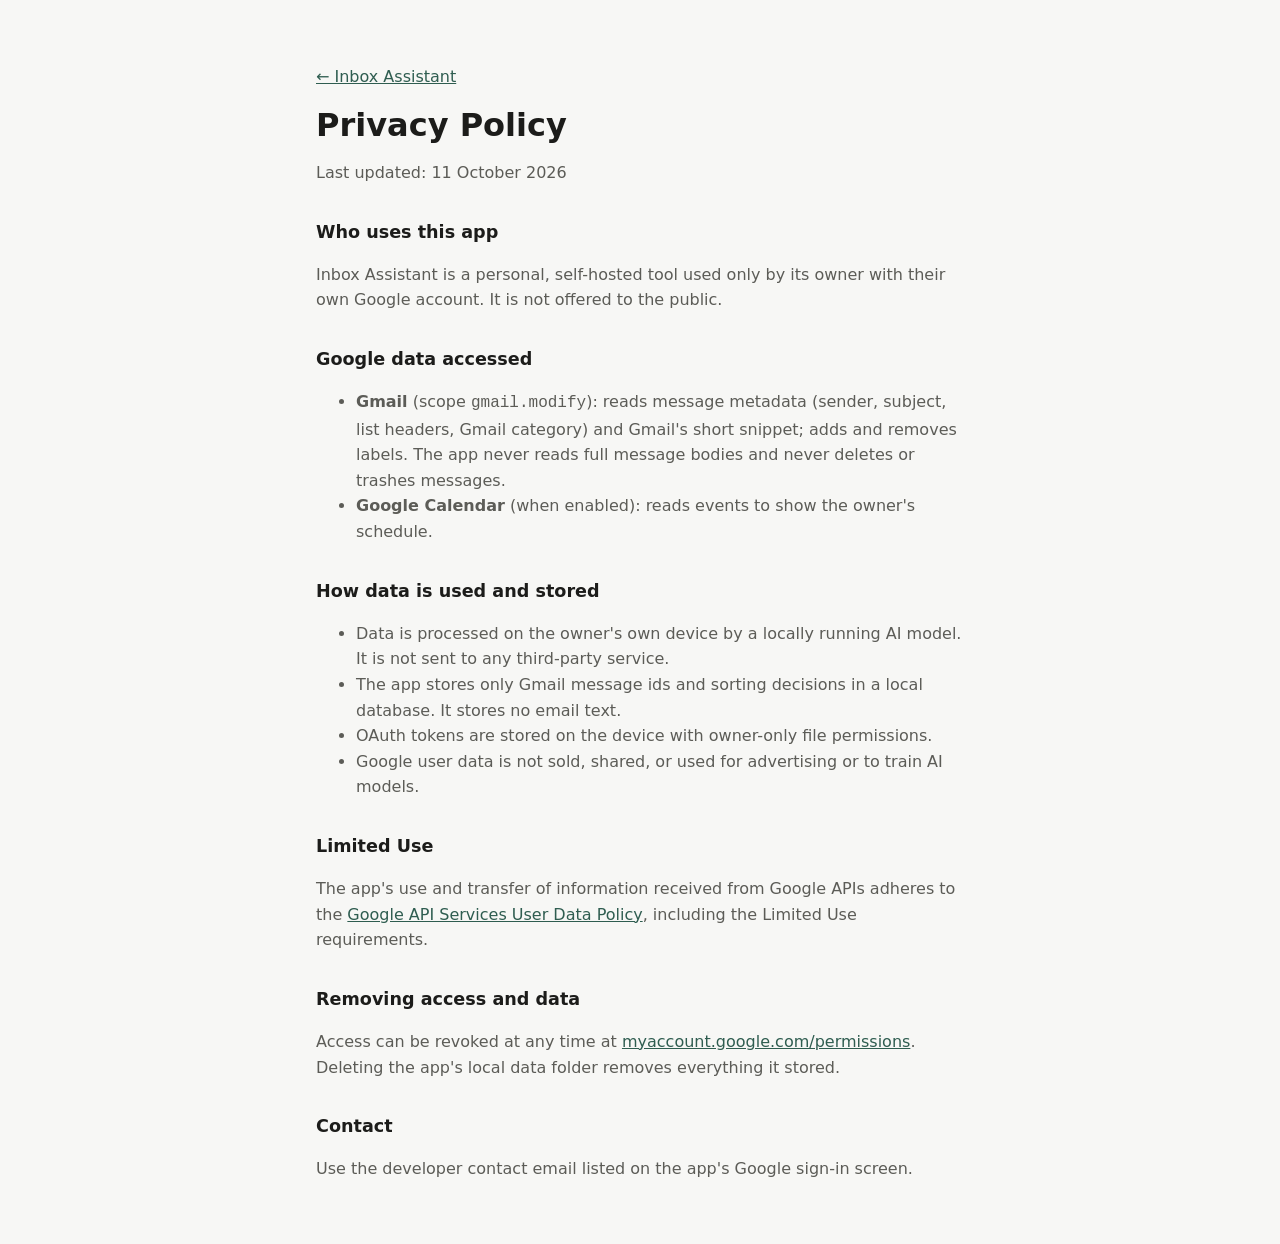
==== privacy.html @ 24d5fa15 "Landing page and privacy policy for Inbox Assistant Co-Authored-By: Claude Opus 5.5 <noreply@anthrop" ====
<!doctype html>
<html lang="en">
<head>
<meta charset="utf-8"><meta name="viewport" content="width=device-width,initial-scale=1">
<title>Privacy Policy</title>
<meta name="description" content="Privacy policy for Inbox Assistant.">
<link rel="stylesheet" href="style.css">
</head>
<body>
<main>
  <p><a href="./">← Inbox Assistant</a></p>
  <h1>Privacy Policy</h1>
  <p>Last updated: 11 October 2026</p>

  <h2>Who uses this app</h2>
  <p>Inbox Assistant is a personal, self-hosted tool used only by its owner with their own Google account. It is not offered to the public.</p>

  <h2>Google data accessed</h2>
  <ul>
    <li><strong>Gmail</strong> (scope <code>gmail.modify</code>): reads message metadata (sender, subject, list headers, Gmail category) and Gmail's short snippet; adds and removes labels. The app never reads full message bodies and never deletes or trashes messages.</li>
    <li><strong>Google Calendar</strong> (when enabled): reads events to show the owner's schedule.</li>
  </ul>

  <h2>How data is used and stored</h2>
  <ul>
    <li>Data is processed on the owner's own device by a locally running AI model. It is not sent to any third-party service.</li>
    <li>The app stores only Gmail message ids and sorting decisions in a local database. It stores no email text.</li>
    <li>OAuth tokens are stored on the device with owner-only file permissions.</li>
    <li>Google user data is not sold, shared, or used for advertising or to train AI models.</li>
  </ul>

  <h2>Limited Use</h2>
  <p>The app's use and transfer of information received from Google APIs adheres to the <a href="https://developers.google.com/terms/api-services-user-data-policy">Google API Services User Data Policy</a>, including the Limited Use requirements.</p>

  <h2>Removing access and data</h2>
  <p>Access can be revoked at any time at <a href="https://myaccount.google.com/permissions">myaccount.google.com/permissions</a>. Deleting the app's local data folder removes everything it stored.</p>

  <h2>Contact</h2>
  <p>Use the developer contact email listed on the app's Google sign-in screen.</p>
</main>
</body>
</html>
---- style.css ----
:root{--bg:#f7f7f5;--fg:#1c1c1a;--muted:#5c5c57;--card:#fff;--line:#e2e2dc;--accent:#2f5d50}
@media (prefers-color-scheme:dark){:root:not([data-theme="light"]){--bg:#151614;--fg:#ececE8;--muted:#a3a39c;--card:#1e1f1c;--line:#30312d;--accent:#8cc5b2}}
:root[data-theme="dark"]{--bg:#151614;--fg:#ececE8;--muted:#a3a39c;--card:#1e1f1c;--line:#30312d;--accent:#8cc5b2}
*{box-sizing:border-box}
body{margin:0;background:var(--bg);color:var(--fg);font:16px/1.6 system-ui,-apple-system,"Segoe UI",sans-serif}
main{max-width:680px;margin:0 auto;padding:48px 16px}
h1{font-size:2rem;line-height:1.2;margin:0 0 8px}
h2{font-size:1.1rem;margin:32px 0 8px}
p,li{color:var(--muted)}
a{color:var(--accent)}
.card{background:var(--card);border:1px solid var(--line);border-radius:12px;padding:20px;margin-top:24px}
footer{margin-top:48px;font-size:.9rem;color:var(--muted)}
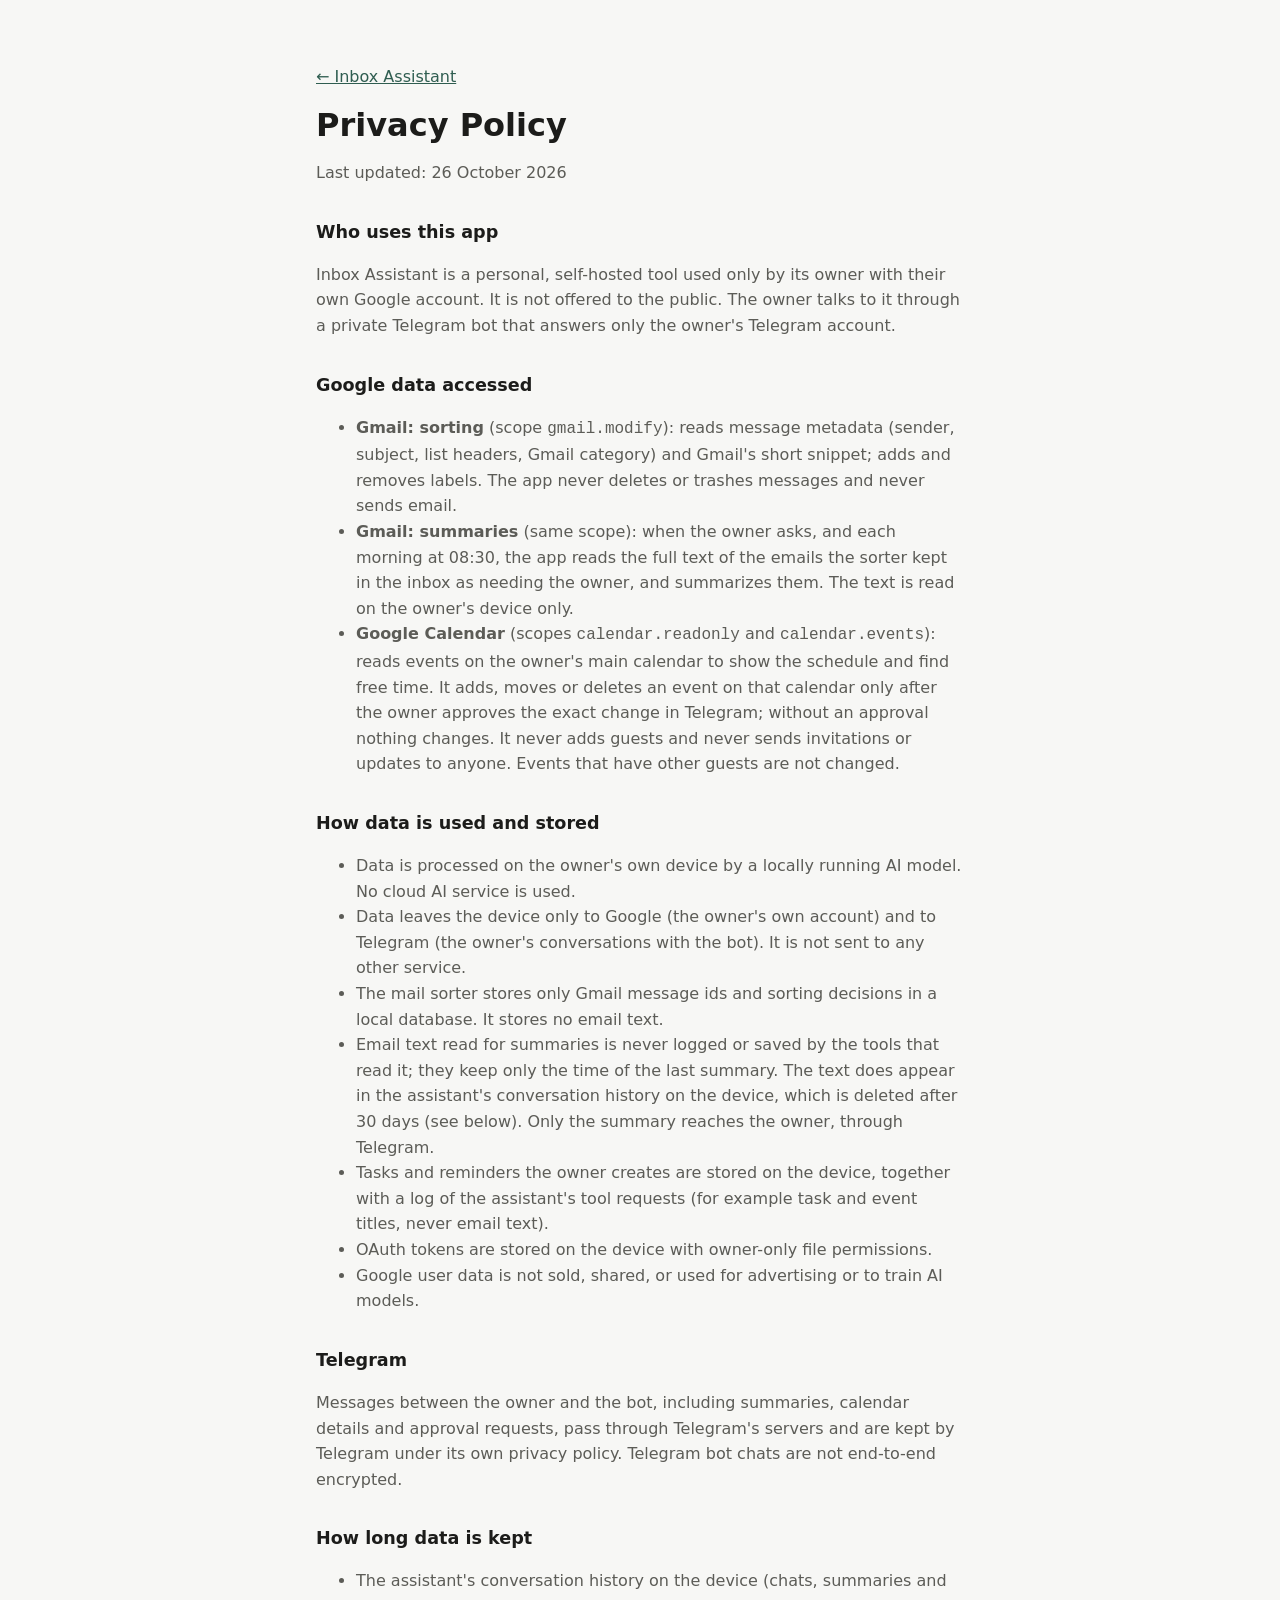
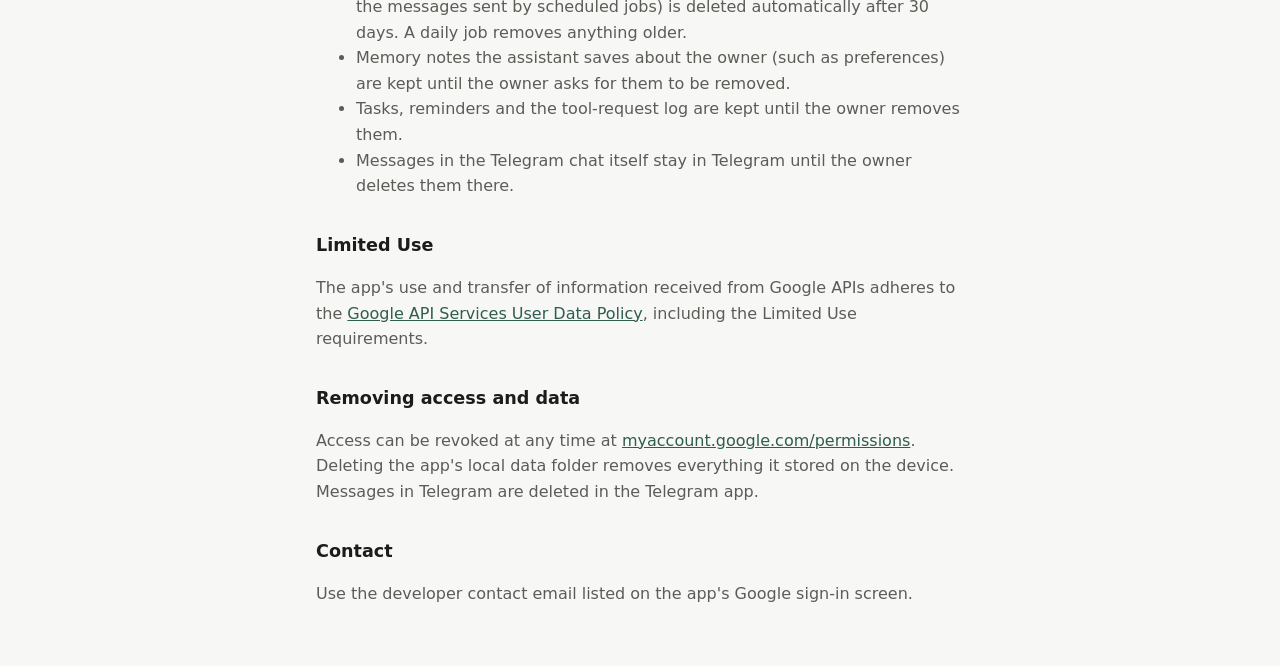
==== commit eddd41d7: "Privacy policy: calendar edits, on-device mail summaries, 30-day transcripts" ====
--- a/privacy.html
+++ b/privacy.html
@@ -10,30 +10,45 @@
 <main>
   <p><a href="./">← Inbox Assistant</a></p>
   <h1>Privacy Policy</h1>
-  <p>Last updated: 11 October 2026</p>
+  <p>Last updated: 26 October 2026</p>
 
   <h2>Who uses this app</h2>
-  <p>Inbox Assistant is a personal, self-hosted tool used only by its owner with their own Google account. It is not offered to the public.</p>
+  <p>Inbox Assistant is a personal, self-hosted tool used only by its owner with their own Google account. It is not offered to the public. The owner talks to it through a private Telegram bot that answers only the owner's Telegram account.</p>
 
   <h2>Google data accessed</h2>
   <ul>
-    <li><strong>Gmail</strong> (scope <code>gmail.modify</code>): reads message metadata (sender, subject, list headers, Gmail category) and Gmail's short snippet; adds and removes labels. The app never reads full message bodies and never deletes or trashes messages.</li>
-    <li><strong>Google Calendar</strong> (when enabled): reads events to show the owner's schedule.</li>
+    <li><strong>Gmail: sorting</strong> (scope <code>gmail.modify</code>): reads message metadata (sender, subject, list headers, Gmail category) and Gmail's short snippet; adds and removes labels. The app never deletes or trashes messages and never sends email.</li>
+    <li><strong>Gmail: summaries</strong> (same scope): when the owner asks, and each morning at 08:30, the app reads the full text of the emails the sorter kept in the inbox as needing the owner, and summarizes them. The text is read on the owner's device only.</li>
+    <li><strong>Google Calendar</strong> (scopes <code>calendar.readonly</code> and <code>calendar.events</code>): reads events on the owner's main calendar to show the schedule and find free time. It adds, moves or deletes an event on that calendar only after the owner approves the exact change in Telegram; without an approval nothing changes. It never adds guests and never sends invitations or updates to anyone. Events that have other guests are not changed.</li>
   </ul>
 
   <h2>How data is used and stored</h2>
   <ul>
-    <li>Data is processed on the owner's own device by a locally running AI model. It is not sent to any third-party service.</li>
-    <li>The app stores only Gmail message ids and sorting decisions in a local database. It stores no email text.</li>
+    <li>Data is processed on the owner's own device by a locally running AI model. No cloud AI service is used.</li>
+    <li>Data leaves the device only to Google (the owner's own account) and to Telegram (the owner's conversations with the bot). It is not sent to any other service.</li>
+    <li>The mail sorter stores only Gmail message ids and sorting decisions in a local database. It stores no email text.</li>
+    <li>Email text read for summaries is never logged or saved by the tools that read it; they keep only the time of the last summary. The text does appear in the assistant's conversation history on the device, which is deleted after 30 days (see below). Only the summary reaches the owner, through Telegram.</li>
+    <li>Tasks and reminders the owner creates are stored on the device, together with a log of the assistant's tool requests (for example task and event titles, never email text).</li>
     <li>OAuth tokens are stored on the device with owner-only file permissions.</li>
     <li>Google user data is not sold, shared, or used for advertising or to train AI models.</li>
+  </ul>
+
+  <h2>Telegram</h2>
+  <p>Messages between the owner and the bot, including summaries, calendar details and approval requests, pass through Telegram's servers and are kept by Telegram under its own privacy policy. Telegram bot chats are not end-to-end encrypted.</p>
+
+  <h2>How long data is kept</h2>
+  <ul>
+    <li>The assistant's conversation history on the device (chats, summaries and the messages sent by scheduled jobs) is deleted automatically after 30 days. A daily job removes anything older.</li>
+    <li>Memory notes the assistant saves about the owner (such as preferences) are kept until the owner asks for them to be removed.</li>
+    <li>Tasks, reminders and the tool-request log are kept until the owner removes them.</li>
+    <li>Messages in the Telegram chat itself stay in Telegram until the owner deletes them there.</li>
   </ul>
 
   <h2>Limited Use</h2>
   <p>The app's use and transfer of information received from Google APIs adheres to the <a href="https://developers.google.com/terms/api-services-user-data-policy">Google API Services User Data Policy</a>, including the Limited Use requirements.</p>
 
   <h2>Removing access and data</h2>
-  <p>Access can be revoked at any time at <a href="https://myaccount.google.com/permissions">myaccount.google.com/permissions</a>. Deleting the app's local data folder removes everything it stored.</p>
+  <p>Access can be revoked at any time at <a href="https://myaccount.google.com/permissions">myaccount.google.com/permissions</a>. Deleting the app's local data folder removes everything it stored on the device. Messages in Telegram are deleted in the Telegram app.</p>
 
   <h2>Contact</h2>
   <p>Use the developer contact email listed on the app's Google sign-in screen.</p>
